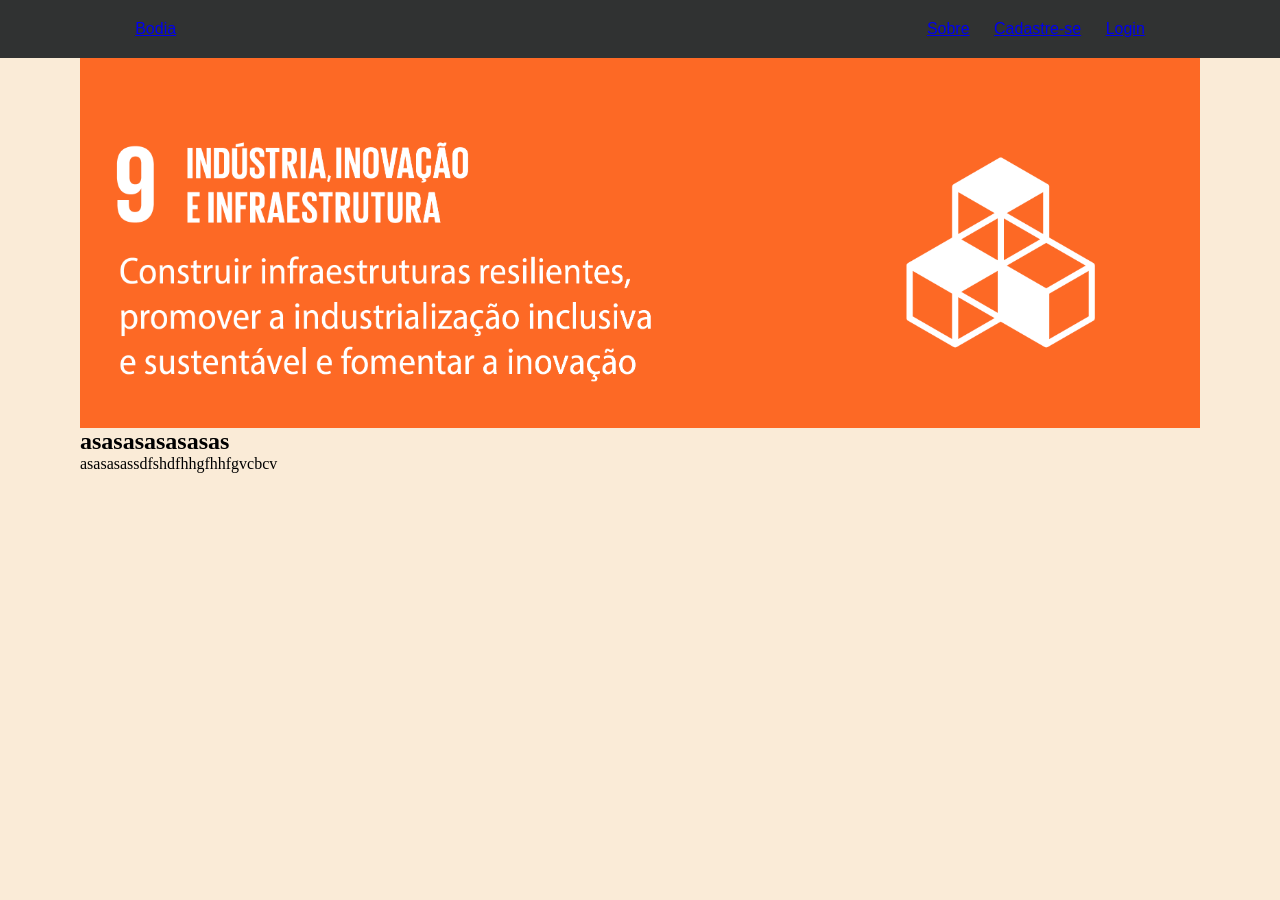
==== Projeto/index.html @ e25643ea "Começando" ====
<!DOCTYPE html>
<html lang="pt-br">
    <head>
        <title>ODS 9 e sustentabilidade</title>
        <meta charset="UTF-8">
        <meta name="viewport" content="width=device-width, initial-scale=1">
        <link rel="stylesheet" href="css/style.css">
    </head>

    <body>
        <header>
            <div class="header-container">
                <a class="logo" href="#inicio">Bodia</a>
                <nav aria-label="Navegação principal">
                    <ul>
                        <li><a href="#sobre">Sobre</a></li>
                        <li><a href="cadastro.html">Cadastre-se</a></li>
                        <li><a href="login.html">Login</a></li>
                    </ul>
                </nav>
            </div>
        </header>

        <main>
            <figure>
                <img src="figs/ods9.png">
            </figure>
            
            <section>
                <article>
                    <h2>asasasasasasas</h2>
                    <p>asasasassdfshdfhhgfhhfgvcbcv</p>
                </article>
            </section>
        </main>
    </body>
</html>
---- Projeto/css/style.css ----
*{
    margin: 0;
    padding: 0;
    list-style: none;
}

body{
    background-color: antiquewhite;
}

main{
    box-sizing: border-box;
    width: 100%;
    max-width: 72rem;
    margin: 0 auto;
    padding: 0 1rem;
}

.header-container{
    padding: 20px 9%;
    display: flex;
    align-items: center;
    flex-wrap: nowrap;
    justify-content: space-between;
    background-color: rgb(48, 50, 50);
    font-family: Arial, Helvetica, sans-serif;
}

.logo{
    margin-left: 20px;
}

li{
    display: inline-block;
}

li a{
    margin-right: 20px;
}

figure img{
    display: block;
    width: 100%;
    height: auto;
}
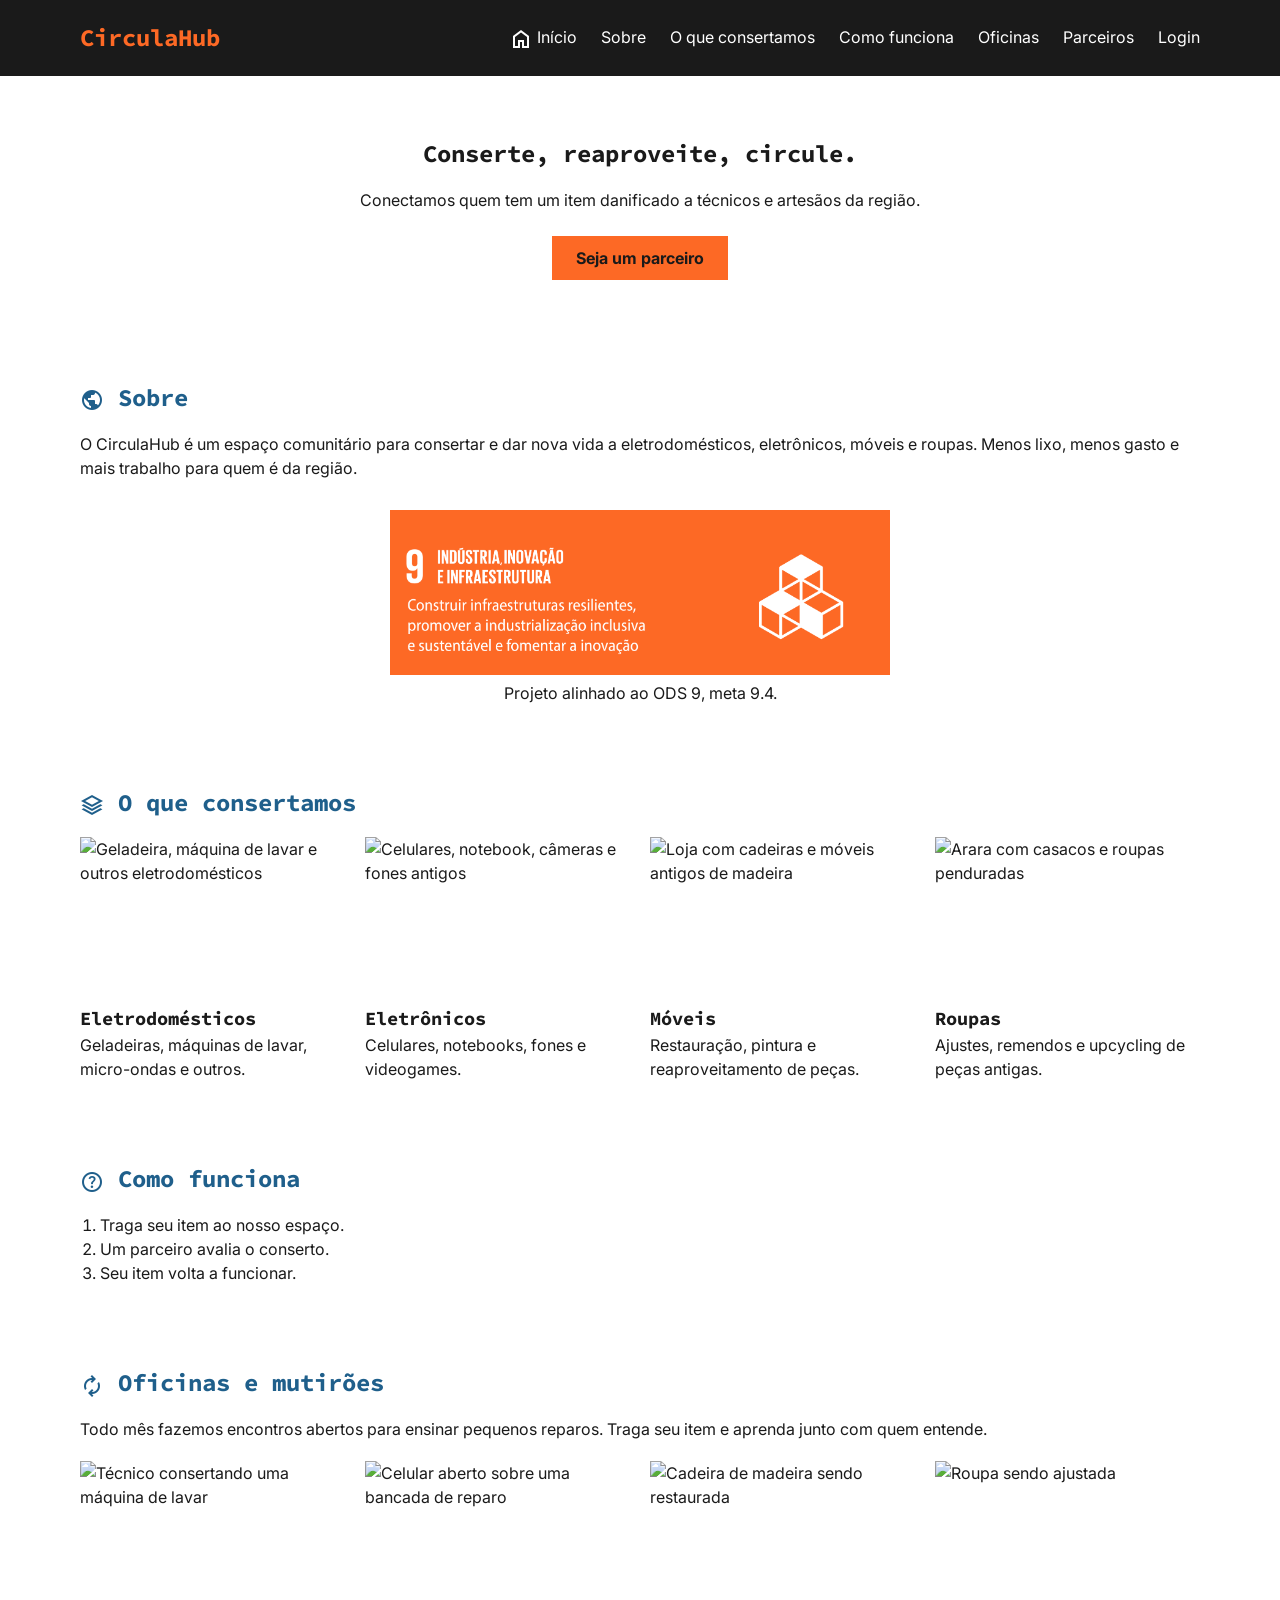
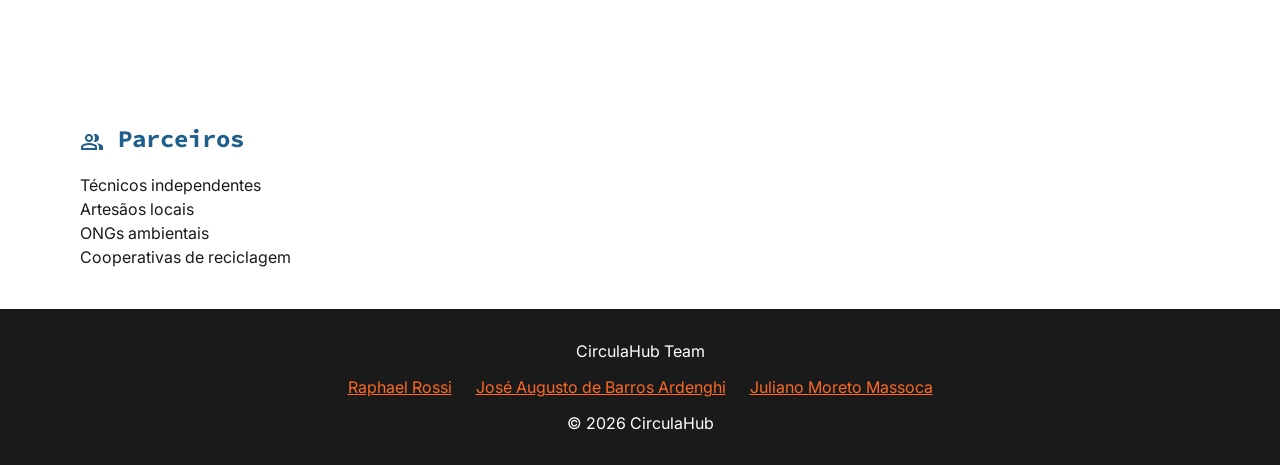
==== commit 9c5f8f94: "feat: cria página inicial com estilos" ====
--- a/Projeto/index.html
+++ b/Projeto/index.html
@@ -1,20 +1,30 @@
 <!DOCTYPE html>
 <html lang="pt-br">
     <head>
-        <title>ODS 9 e sustentabilidade</title>
+        <title>CirculaHub - Conserto e reaproveitamento</title>
         <meta charset="UTF-8">
         <meta name="viewport" content="width=device-width, initial-scale=1">
+        <!-- fontes externas -->
+        <link rel="preconnect" href="https://fonts.googleapis.com">
+        <link rel="preconnect" href="https://fonts.gstatic.com" crossorigin>
+        <link href="https://fonts.googleapis.com/css2?family=Inter:ital,opsz,wght@0,14..32,100..900;1,14..32,100..900&family=Source+Code+Pro:ital,wght@0,200..900;1,200..900&display=swap" rel="stylesheet">
+        <!-- ícones -->
+        <link rel="stylesheet" href="https://fonts.googleapis.com/css2?family=Material+Symbols+Outlined:opsz,wght,FILL,GRAD@20..48,100..700,0..1,-50..200&icon_names=autorenew,group,help,home,public,stacks">
         <link rel="stylesheet" href="css/style.css">
     </head>
 
     <body>
-        <header>
-            <div class="header-container">
-                <a class="logo" href="#inicio">Bodia</a>
+        <header class="cabecalho">
+            <div class="cabecalho-container">
+                <a class="logo" href="#inicio">CirculaHub</a>
                 <nav aria-label="Navegação principal">
-                    <ul>
+                    <ul class="menu">
+                        <li><a href="#inicio"><span class="material-symbols-outlined" aria-hidden="true">home</span> Início</a></li>
                         <li><a href="#sobre">Sobre</a></li>
-                        <li><a href="cadastro.html">Cadastre-se</a></li>
+                        <li><a href="#servicos">O que consertamos</a></li>
+                        <li><a href="#como-funciona">Como funciona</a></li>
+                        <li><a href="#oficinas">Oficinas</a></li>
+                        <li><a href="#parceiros">Parceiros</a></li>
                         <li><a href="login.html">Login</a></li>
                     </ul>
                 </nav>
@@ -22,16 +32,89 @@
         </header>
 
         <main>
-            <figure>
-                <img src="figs/ods9.png">
-            </figure>
-            
-            <section>
-                <article>
-                    <h2>asasasasasasas</h2>
-                    <p>asasasassdfshdfhhgfhhfgvcbcv</p>
-                </article>
+            <!-- destaque inicial -->
+            <section id="inicio" class="destaque">
+                <h1>Conserte, reaproveite, circule.</h1>
+                <p>Conectamos quem tem um item danificado a técnicos e artesãos da região.</p>
+                <a class="botao" href="cadastro.html">Seja um parceiro</a>
+            </section>
+
+            <section id="sobre" class="secao">
+                <h2><span class="material-symbols-outlined" aria-hidden="true">public</span> Sobre</h2>
+                <p>O CirculaHub é um espaço comunitário para consertar e dar nova vida a eletrodomésticos, eletrônicos, móveis e roupas. Menos lixo, menos gasto e mais trabalho para quem é da região.</p>
+                <figure class="figura-ods">
+                    <img src="figs/ods9.png" alt="Ícone do ODS 9: Indústria, Inovação e Infraestrutura">
+                    <figcaption>Projeto alinhado ao ODS 9, meta 9.4.</figcaption>
+                </figure>
+            </section>
+
+            <section id="servicos" class="secao">
+                <h2><span class="material-symbols-outlined" aria-hidden="true">stacks</span> O que consertamos</h2>
+                <div class="lista-servicos">
+                    <article class="servico">
+                        <img src="figs/eletrodomesticos.jpg" alt="Geladeira, máquina de lavar e outros eletrodomésticos">
+                        <h3>Eletrodomésticos</h3>
+                        <p>Geladeiras, máquinas de lavar, micro-ondas e outros.</p>
+                    </article>
+                    <article class="servico">
+                        <img src="figs/eletronicos.jpg" alt="Celulares, notebook, câmeras e fones antigos">
+                        <h3>Eletrônicos</h3>
+                        <p>Celulares, notebooks, fones e videogames.</p>
+                    </article>
+                    <article class="servico">
+                        <img src="figs/moveis.jpg" alt="Loja com cadeiras e móveis antigos de madeira">
+                        <h3>Móveis</h3>
+                        <p>Restauração, pintura e reaproveitamento de peças.</p>
+                    </article>
+                    <article class="servico">
+                        <img src="figs/roupas.jpg" alt="Arara com casacos e roupas penduradas">
+                        <h3>Roupas</h3>
+                        <p>Ajustes, remendos e upcycling de peças antigas.</p>
+                    </article>
+                </div>
+            </section>
+
+            <section id="como-funciona" class="secao">
+                <h2><span class="material-symbols-outlined" aria-hidden="true">help</span> Como funciona</h2>
+                <ol class="passos">
+                    <li>Traga seu item ao nosso espaço.</li>
+                    <li>Um parceiro avalia o conserto.</li>
+                    <li>Seu item volta a funcionar.</li>
+                </ol>
+            </section>
+
+            <section id="oficinas" class="secao">
+                <h2><span class="material-symbols-outlined" aria-hidden="true">autorenew</span> Oficinas e mutirões</h2>
+                <p>Todo mês fazemos encontros abertos para ensinar pequenos reparos. Traga seu item e aprenda junto com quem entende.</p>
+                <!-- fotos de consertos -->
+                <div class="galeria">
+                    <img src="figs/consertando-maquina-de-lavar.jpg" alt="Técnico consertando uma máquina de lavar">
+                    <img src="figs/celular-aberto.jpg" alt="Celular aberto sobre uma bancada de reparo">
+                    <img src="figs/consertando-cadeira.jpg" alt="Cadeira de madeira sendo restaurada">
+                    <img src="figs/ajustando-roupa.jpg" alt="Roupa sendo ajustada">
+                </div>
+            </section>
+
+            <section id="parceiros" class="secao">
+                <h2><span class="material-symbols-outlined" aria-hidden="true">group</span> Parceiros</h2>
+                <ul class="lista-parceiros">
+                    <li>Técnicos independentes</li>
+                    <li>Artesãos locais</li>
+                    <li>ONGs ambientais</li>
+                    <li>Cooperativas de reciclagem</li>
+                </ul>
             </section>
         </main>
+
+        <footer class="rodape">
+            <p>CirculaHub Team</p>
+            <!-- currículos da equipe -->
+            <ul class="lista-curriculos">
+                <li><a href="https://br.linkedin.com/in/rossipoke?trk=people-guest_people_search-card" target="_blank" rel="noopener">Raphael Rossi</a></li>
+                <li><a href="https://br.linkedin.com/in/joseaba" target="_blank" rel="noopener">José Augusto de Barros Ardenghi</a></li>
+                <li><a href="https://www.linkedin.com/in/juliano-massoca-630a57396/" target="_blank" rel="noopener">Juliano Moreto Massoca</a></li>
+            </ul>
+            <p>&copy; 2026 CirculaHub</p>
+        </footer>
     </body>
-</html>+</html>
--- a/Projeto/css/style.css
+++ b/Projeto/css/style.css
@@ -1,45 +1,174 @@
+/* paleta: preto #1a1a1a, branco #ffffff, laranja #fd6925, azul #1f5f8b */
+
 *{
     margin: 0;
     padding: 0;
     list-style: none;
+    box-sizing: border-box;
 }
 
 body{
-    background-color: antiquewhite;
+    background-color: #ffffff;
+    color: #1a1a1a;
+    font-family: "Inter", Arial, sans-serif;
+    line-height: 1.5;
+    /* empurra o rodapé para o fim da página */
+    min-height: 100vh;
+    display: flex;
+    flex-direction: column;
 }
 
+/* fonte dos títulos */
+.logo, h1, h2, h3{
+    font-family: "Source Code Pro", monospace;
+}
+
+/* ícones alinhados ao texto */
+.material-symbols-outlined{
+    vertical-align: middle;
+}
+
+/* cabeçalho */
+/* fica fixo no topo ao rolar */
+.cabecalho{
+    background-color: #1a1a1a;
+    position: sticky;
+    top: 0;
+    z-index: 10;
+}
+
+.cabecalho-container{
+    max-width: 72rem;
+    margin: 0 auto;
+    padding: 20px 1rem;
+    display: flex;
+    align-items: center;
+    justify-content: space-between;
+}
+
+.logo{
+    color: #fd6925;
+    font-size: 1.5rem;
+    font-weight: bold;
+    text-decoration: none;
+}
+
+.menu li{
+    display: inline-block;
+    margin-left: 20px;
+}
+
+.menu a{
+    color: #ffffff;
+    text-decoration: none;
+}
+
+.menu a:hover{
+    color: #fd6925;
+}
+
+/* conteúdo */
 main{
-    box-sizing: border-box;
+    flex: 1;
     width: 100%;
     max-width: 72rem;
     margin: 0 auto;
     padding: 0 1rem;
 }
 
-.header-container{
-    padding: 20px 9%;
-    display: flex;
-    align-items: center;
-    flex-wrap: nowrap;
-    justify-content: space-between;
-    background-color: rgb(48, 50, 50);
-    font-family: Arial, Helvetica, sans-serif;
+.secao{
+    padding: 40px 0;
+    scroll-margin-top: 70px;
 }
 
-.logo{
-    margin-left: 20px;
+h2{
+    color: #1f5f8b;
+    margin-bottom: 16px;
 }
 
-li{
-    display: inline-block;
+.destaque{
+    padding: 60px 0;
+    text-align: center;
 }
 
-li a{
-    margin-right: 20px;
+.destaque p{
+    margin: 16px 0 24px;
 }
 
-figure img{
+.botao{
+    display: inline-block;
+    padding: 10px 24px;
+    background-color: #fd6925;
+    color: #1a1a1a;
+    font-weight: bold;
+    text-decoration: none;
+}
+
+.figura-ods{
+    margin-top: 30px;
+    text-align: center;
+}
+
+.figura-ods img{
+    width: 500px;
+}
+
+.lista-servicos{
+    display: flex;
+    gap: 20px;
+}
+
+.servico{
+    flex: 1;
+}
+
+.servico img{
     display: block;
     width: 100%;
-    height: auto;
+    height: 160px;
+    object-fit: cover;
+    margin-bottom: 8px;
 }
+
+.galeria{
+    display: flex;
+    gap: 20px;
+    margin-top: 20px;
+}
+
+.galeria img{
+    flex: 1;
+    width: 25%;
+    height: 180px;
+    object-fit: cover;
+}
+
+.passos{
+    list-style: decimal;
+    padding-left: 20px;
+}
+
+.passos li{
+    list-style: decimal;
+}
+
+/* rodapé */
+.rodape{
+    background-color: #1a1a1a;
+    color: #ffffff;
+    padding: 30px 1rem;
+    text-align: center;
+}
+
+.lista-curriculos{
+    margin: 12px 0;
+}
+
+.lista-curriculos li{
+    display: inline-block;
+    margin: 0 10px;
+}
+
+.lista-curriculos a{
+    color: #fd6925;
+}
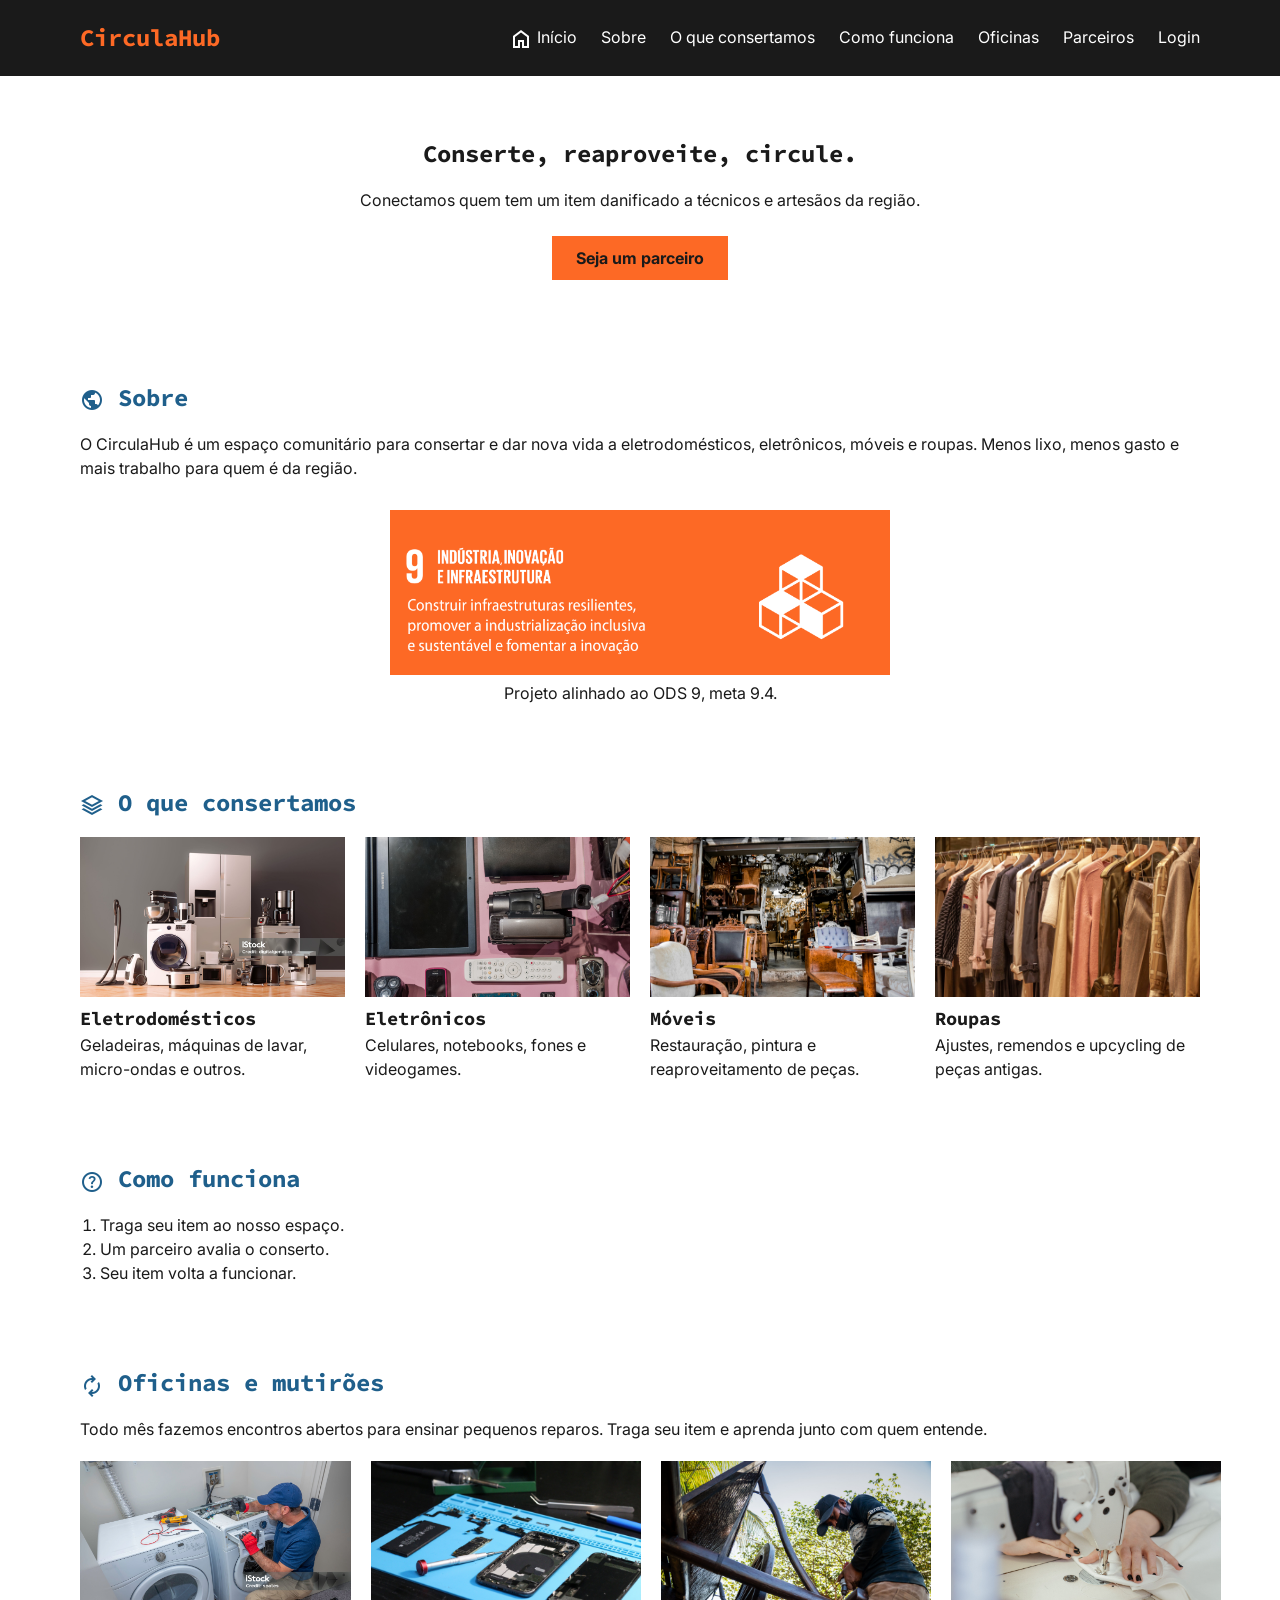
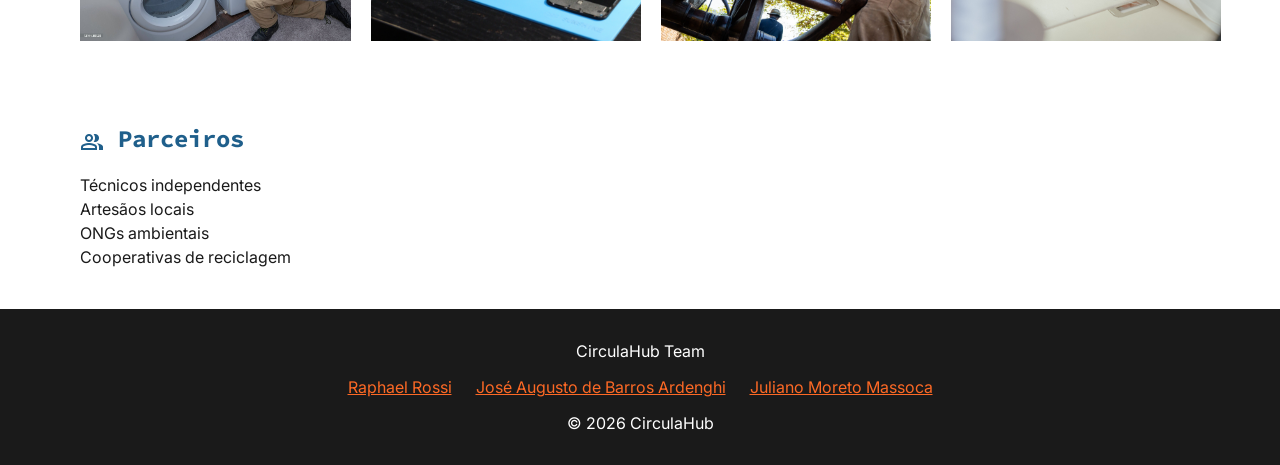
==== commit 168efe4b: "fix: Adiciona os currículos" ====
--- a/Projeto/index.html
+++ b/Projeto/index.html
@@ -111,8 +111,8 @@
             <!-- currículos da equipe -->
             <ul class="lista-curriculos">
                 <li><a href="https://br.linkedin.com/in/rossipoke?trk=people-guest_people_search-card" target="_blank" rel="noopener">Raphael Rossi</a></li>
-                <li><a href="https://br.linkedin.com/in/joseaba" target="_blank" rel="noopener">José Augusto de Barros Ardenghi</a></li>
-                <li><a href="https://www.linkedin.com/in/juliano-massoca-630a57396/" target="_blank" rel="noopener">Juliano Moreto Massoca</a></li>
+                <li><a href="https://josephnf.github.io/Curriculum-Vitae/" target="_blank" rel="noopener">José Augusto de Barros Ardenghi</a></li>
+                <li><a href="https://julianomxm.github.io/Frontend/" target="_blank" rel="noopener">Juliano Moreto Massoca</a></li>
             </ul>
             <p>&copy; 2026 CirculaHub</p>
         </footer>
